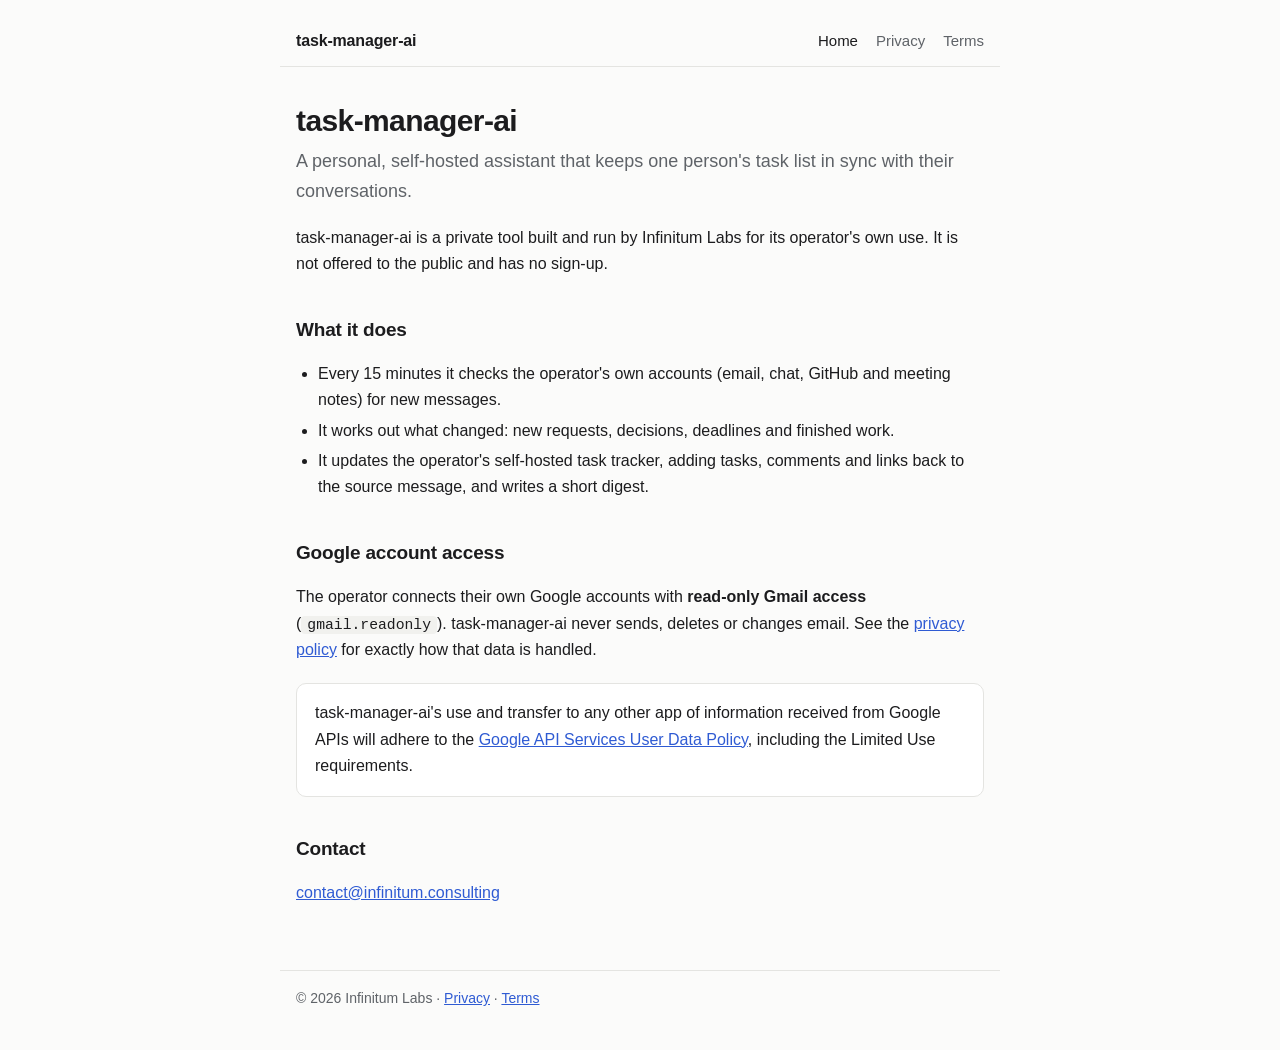
==== index.html @ d128e924 "Add home page, privacy policy and terms for task-manager-ai Pages required by Google to publish the " ====
<!doctype html>
<html lang="en">
<head>
  <meta charset="utf-8">
  <meta name="viewport" content="width=device-width, initial-scale=1">
  <title>task-manager-ai</title>
  <meta name="description" content="A personal assistant that reads the operator's own messages and keeps their task tracker up to date.">
  <link rel="stylesheet" href="style.css">
</head>
<body>
  <header>
    <a class="brand" href="./">task-manager-ai</a>
    <nav>
      <a href="./" aria-current="page">Home</a>
      <a href="privacy.html">Privacy</a>
      <a href="terms.html">Terms</a>
    </nav>
  </header>
  <main>
    <h1>task-manager-ai</h1>
    <p class="lede">A personal, self-hosted assistant that keeps one person's task list in sync with their conversations.</p>

    <p>task-manager-ai is a private tool built and run by Infinitum Labs for its operator's own use. It is not offered to the public and has no sign-up.</p>

    <h2>What it does</h2>
    <ul>
      <li>Every 15 minutes it checks the operator's own accounts (email, chat, GitHub and meeting notes) for new messages.</li>
      <li>It works out what changed: new requests, decisions, deadlines and finished work.</li>
      <li>It updates the operator's self-hosted task tracker, adding tasks, comments and links back to the source message, and writes a short digest.</li>
    </ul>

    <h2>Google account access</h2>
    <p>The operator connects their own Google accounts with <strong>read-only Gmail access</strong> (<code>gmail.readonly</code>). task-manager-ai never sends, deletes or changes email. See the <a href="privacy.html">privacy policy</a> for exactly how that data is handled.</p>

    <div class="card">
      <p>task-manager-ai's use and transfer to any other app of information received from Google APIs will adhere to the <a href="https://developers.google.com/terms/api-services-user-data-policy">Google API Services User Data Policy</a>, including the Limited Use requirements.</p>
    </div>

    <h2>Contact</h2>
    <p><a href="mailto:contact@infinitum.consulting">contact@infinitum.consulting</a></p>
  </main>
  <footer>© 2026 Infinitum Labs · <a href="privacy.html">Privacy</a> · <a href="terms.html">Terms</a></footer>
</body>
</html>
---- style.css ----
:root {
  --bg: #fbfbfa;
  --surface: #ffffff;
  --text: #1c1c1e;
  --muted: #5f6368;
  --border: #e4e4e1;
  --accent: #2f5bd3;
  --code-bg: #f1f1ee;
}
@media (prefers-color-scheme: dark) {
  :root {
    --bg: #111213;
    --surface: #18191b;
    --text: #e8e8e6;
    --muted: #a0a3a8;
    --border: #2a2c2f;
    --accent: #8aa8ff;
    --code-bg: #222427;
  }
}
* { box-sizing: border-box; }
html { -webkit-text-size-adjust: 100%; }
body {
  margin: 0;
  background: var(--bg);
  color: var(--text);
  font: 16px/1.65 -apple-system, BlinkMacSystemFont, "Segoe UI", Roboto, "Helvetica Neue", Arial, sans-serif;
}
header, main, footer { max-width: 720px; margin: 0 auto; padding: 0 16px; }
header {
  display: flex; align-items: baseline; justify-content: space-between; gap: 16px;
  flex-wrap: wrap; padding-top: 28px; padding-bottom: 12px; border-bottom: 1px solid var(--border);
}
.brand { font-weight: 650; letter-spacing: -0.01em; color: var(--text); text-decoration: none; }
nav { display: flex; gap: 18px; font-size: 15px; }
nav a { color: var(--muted); text-decoration: none; }
nav a:hover, nav a[aria-current="page"] { color: var(--text); }
main { padding-top: 36px; padding-bottom: 48px; }
h1 { font-size: 30px; line-height: 1.2; letter-spacing: -0.02em; margin: 0 0 8px; }
h2 { font-size: 19px; margin: 36px 0 8px; letter-spacing: -0.01em; }
p, li { color: var(--text); }
.lede { font-size: 18px; color: var(--muted); margin-top: 0; }
.meta { color: var(--muted); font-size: 14px; margin: 0 0 28px; }
a { color: var(--accent); }
ul { padding-left: 22px; }
li { margin: 4px 0; }
code { background: var(--code-bg); padding: 1px 6px; border-radius: 4px; font-size: 0.92em; word-break: break-word; }
.card {
  background: var(--surface); border: 1px solid var(--border); border-radius: 10px;
  padding: 16px 18px; margin: 20px 0;
}
.card p { margin: 0; }
footer {
  border-top: 1px solid var(--border); padding-top: 16px; padding-bottom: 40px;
  color: var(--muted); font-size: 14px;
}
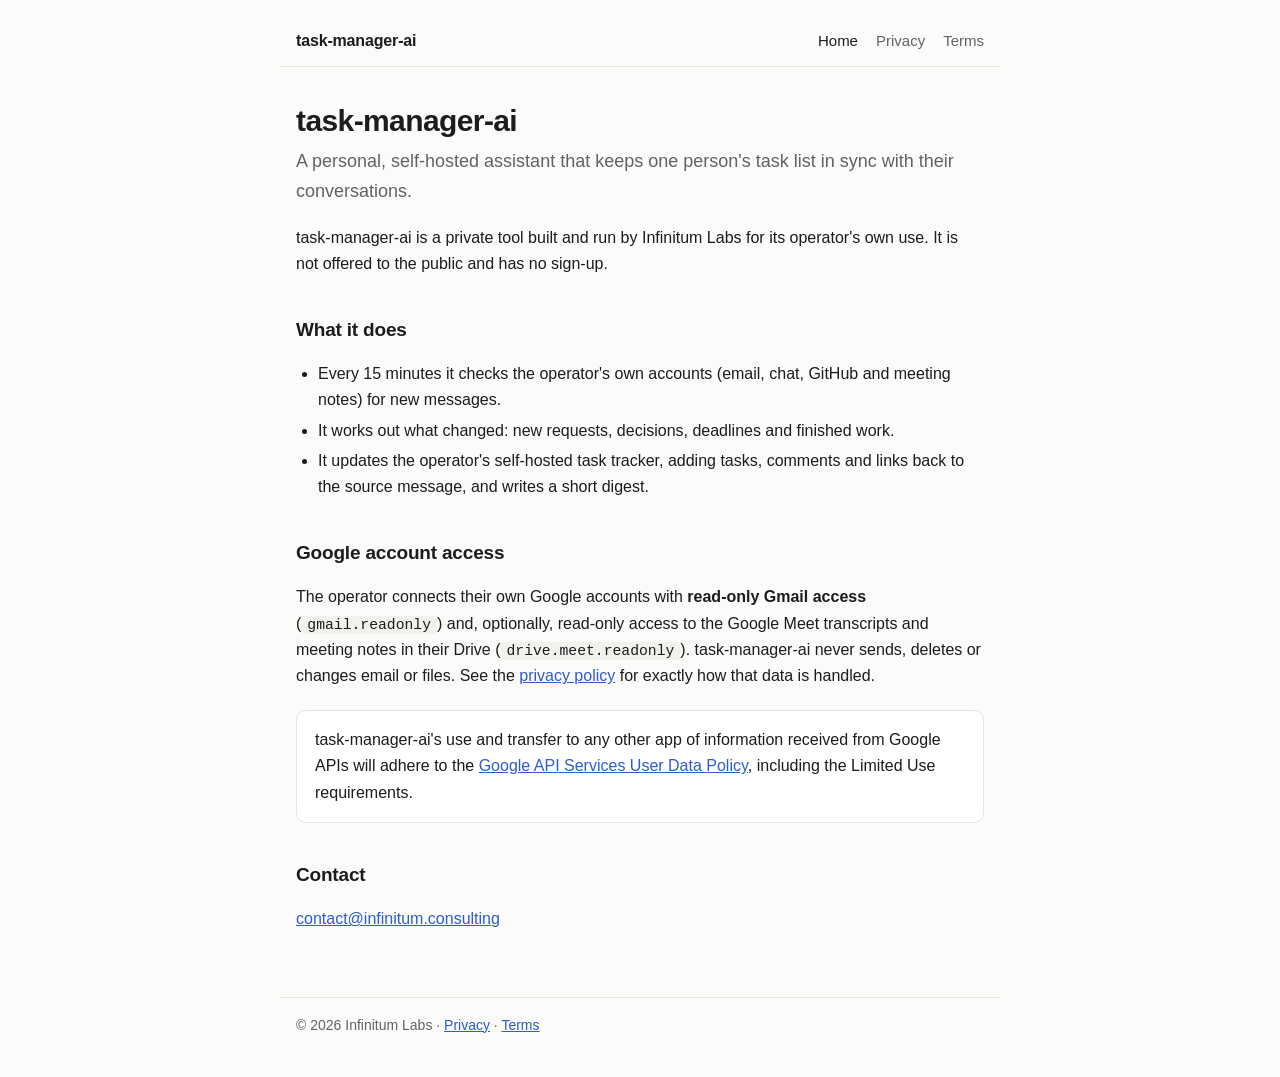
==== commit 42b2d24b: "Privacy policy: disclose drive.meet.readonly for Google Meet transcripts Co-Authored-By: Claude Opus" ====
--- a/index.html
+++ b/index.html
@@ -30,7 +30,7 @@
     </ul>
 
     <h2>Google account access</h2>
-    <p>The operator connects their own Google accounts with <strong>read-only Gmail access</strong> (<code>gmail.readonly</code>). task-manager-ai never sends, deletes or changes email. See the <a href="privacy.html">privacy policy</a> for exactly how that data is handled.</p>
+    <p>The operator connects their own Google accounts with <strong>read-only Gmail access</strong> (<code>gmail.readonly</code>) and, optionally, read-only access to the Google Meet transcripts and meeting notes in their Drive (<code>drive.meet.readonly</code>). task-manager-ai never sends, deletes or changes email or files. See the <a href="privacy.html">privacy policy</a> for exactly how that data is handled.</p>
 
     <div class="card">
       <p>task-manager-ai's use and transfer to any other app of information received from Google APIs will adhere to the <a href="https://developers.google.com/terms/api-services-user-data-policy">Google API Services User Data Policy</a>, including the Limited Use requirements.</p>
